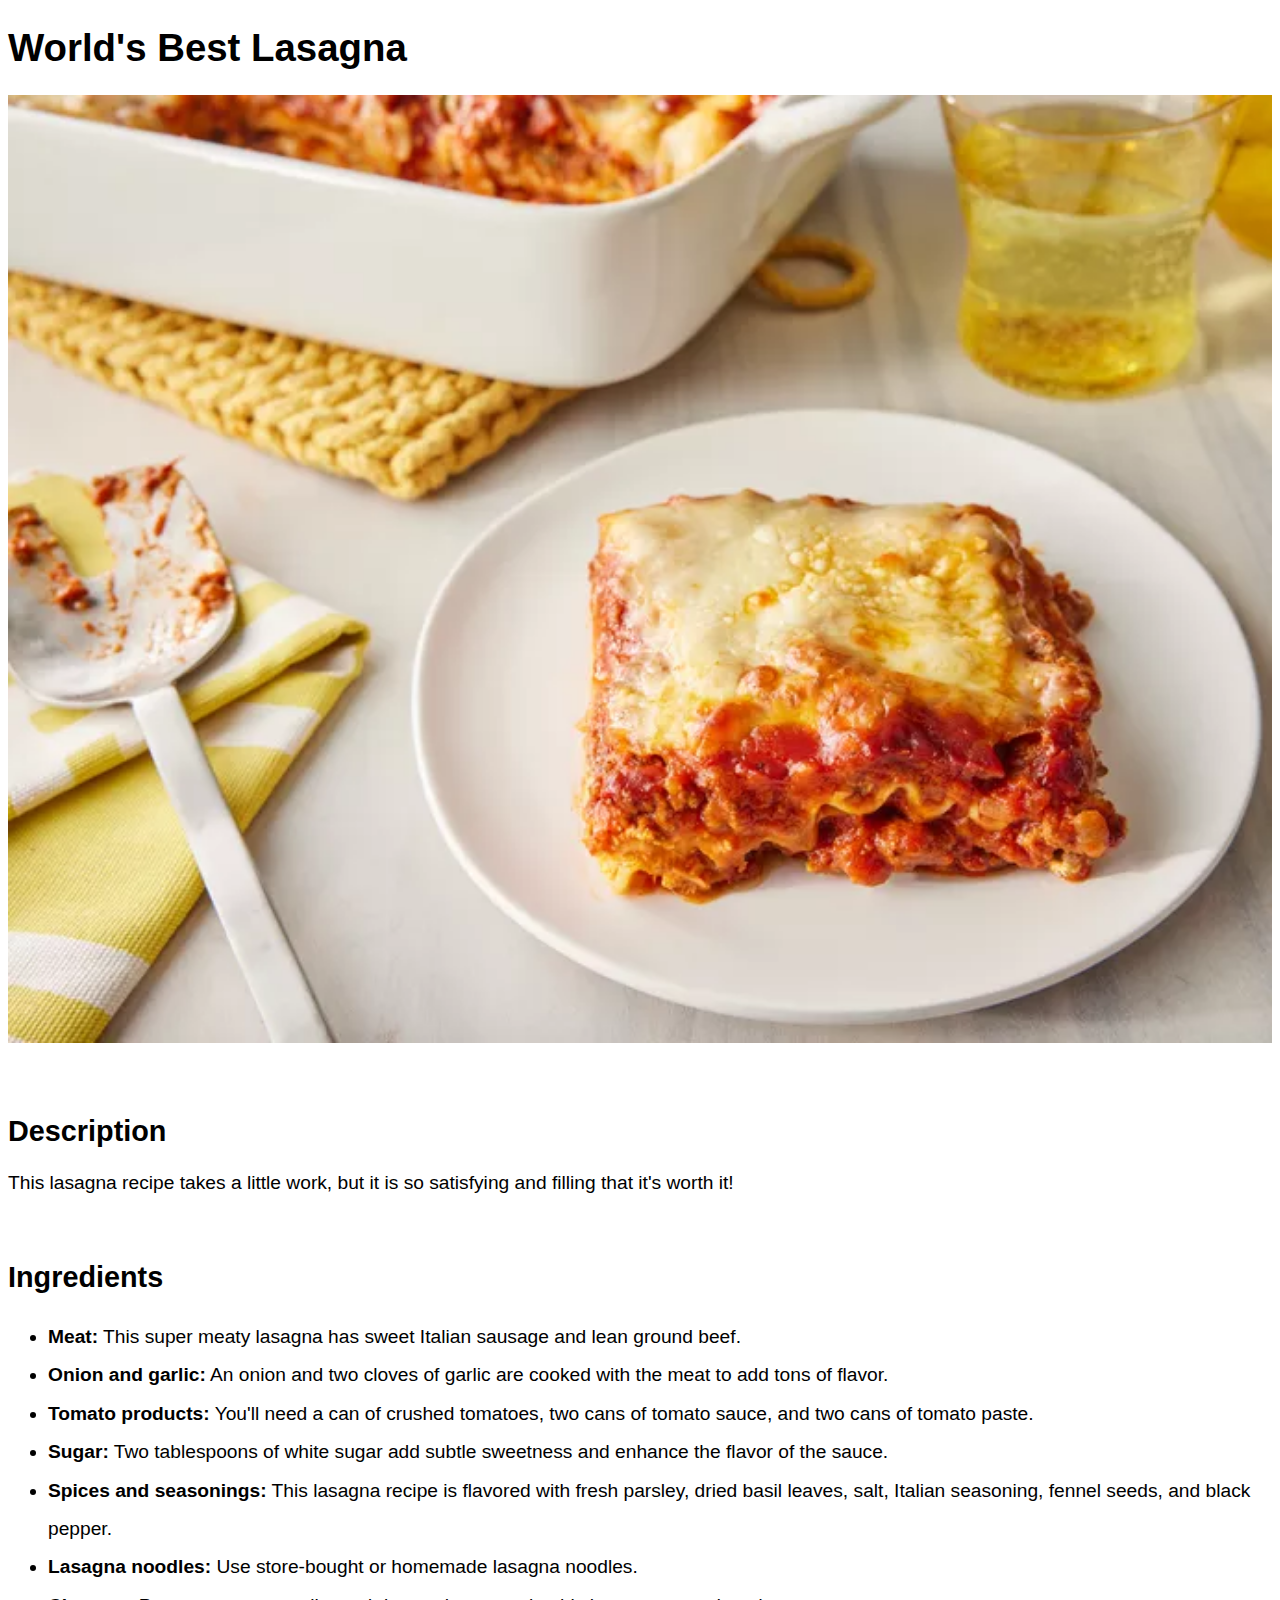
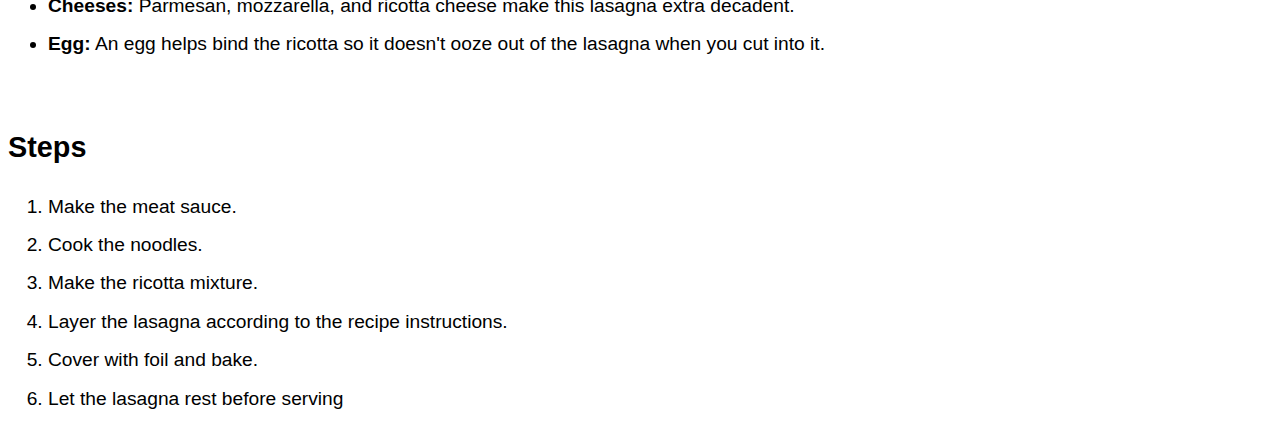
==== recipes/lasagna.html @ 9430aa5d "Final commit" ====
<!DOCTYPE html>
<html lang="en">
  <head>
    <meta charset="UTF-8" />
    <meta name="viewport" content="width=device-width, initial-scale=1.0" />
    <title>Lasagna</title>
    <link rel="stylesheet" href="../styles.css">
  </head>
  <body>
    <h1>World's Best Lasagna</h1>
    <img src="lasagna.webp" alt="lasagna" />
    <h2>Description</h2>
    <p>
      This lasagna recipe takes a little work, but it is so satisfying and
      filling that it's worth it!
    </p>
    <h2>Ingredients</h2>
    <ul>
      <li>
        <strong>Meat:</strong> This super meaty lasagna has sweet Italian
        sausage and lean ground beef.
      </li>
      <li>
        <strong>Onion and garlic:</strong> An onion and two cloves of garlic are
        cooked with the meat to add tons of flavor.
      </li>
      <li>
        <strong>Tomato products:</strong> You'll need a can of crushed tomatoes,
        two cans of tomato sauce, and two cans of tomato paste.
      </li>
      <li>
        <strong>Sugar:</strong> Two tablespoons of white sugar add subtle
        sweetness and enhance the flavor of the sauce.
      </li>
      <li>
        <strong>Spices and seasonings:</strong> This lasagna recipe is flavored
        with fresh parsley, dried basil leaves, salt, Italian seasoning, fennel
        seeds, and black pepper.
      </li>
      <li>
        <strong>Lasagna noodles:</strong> Use store-bought or homemade lasagna
        noodles.
      </li>
      <li>
        <strong>Cheeses:</strong> Parmesan, mozzarella, and ricotta cheese make
        this lasagna extra decadent.
      </li>
      <li>
        <strong>Egg:</strong> An egg helps bind the ricotta so it doesn't ooze
        out of the lasagna when you cut into it.
      </li>
    </ul>
    <h2>Steps</h2>
    <ol>
      <li>Make the meat sauce.</li>
      <li>Cook the noodles.</li>
      <li>Make the ricotta mixture.</li>
      <li>Layer the lasagna according to the recipe instructions.</li>
      <li>Cover with foil and bake.</li>
      <li>Let the lasagna rest before serving</li>
    </ol>
  </body>
</html>
---- styles.css ----
* {
    font-family: Arial, Helvetica, sans-serif;
}

body {
    font-size: 1.2em;
}

h2 {
    padding-top: 1.5em;
}

ul, ol {
    line-height: 2em;
}

img {
    width: 100%;
    height: auto;
}
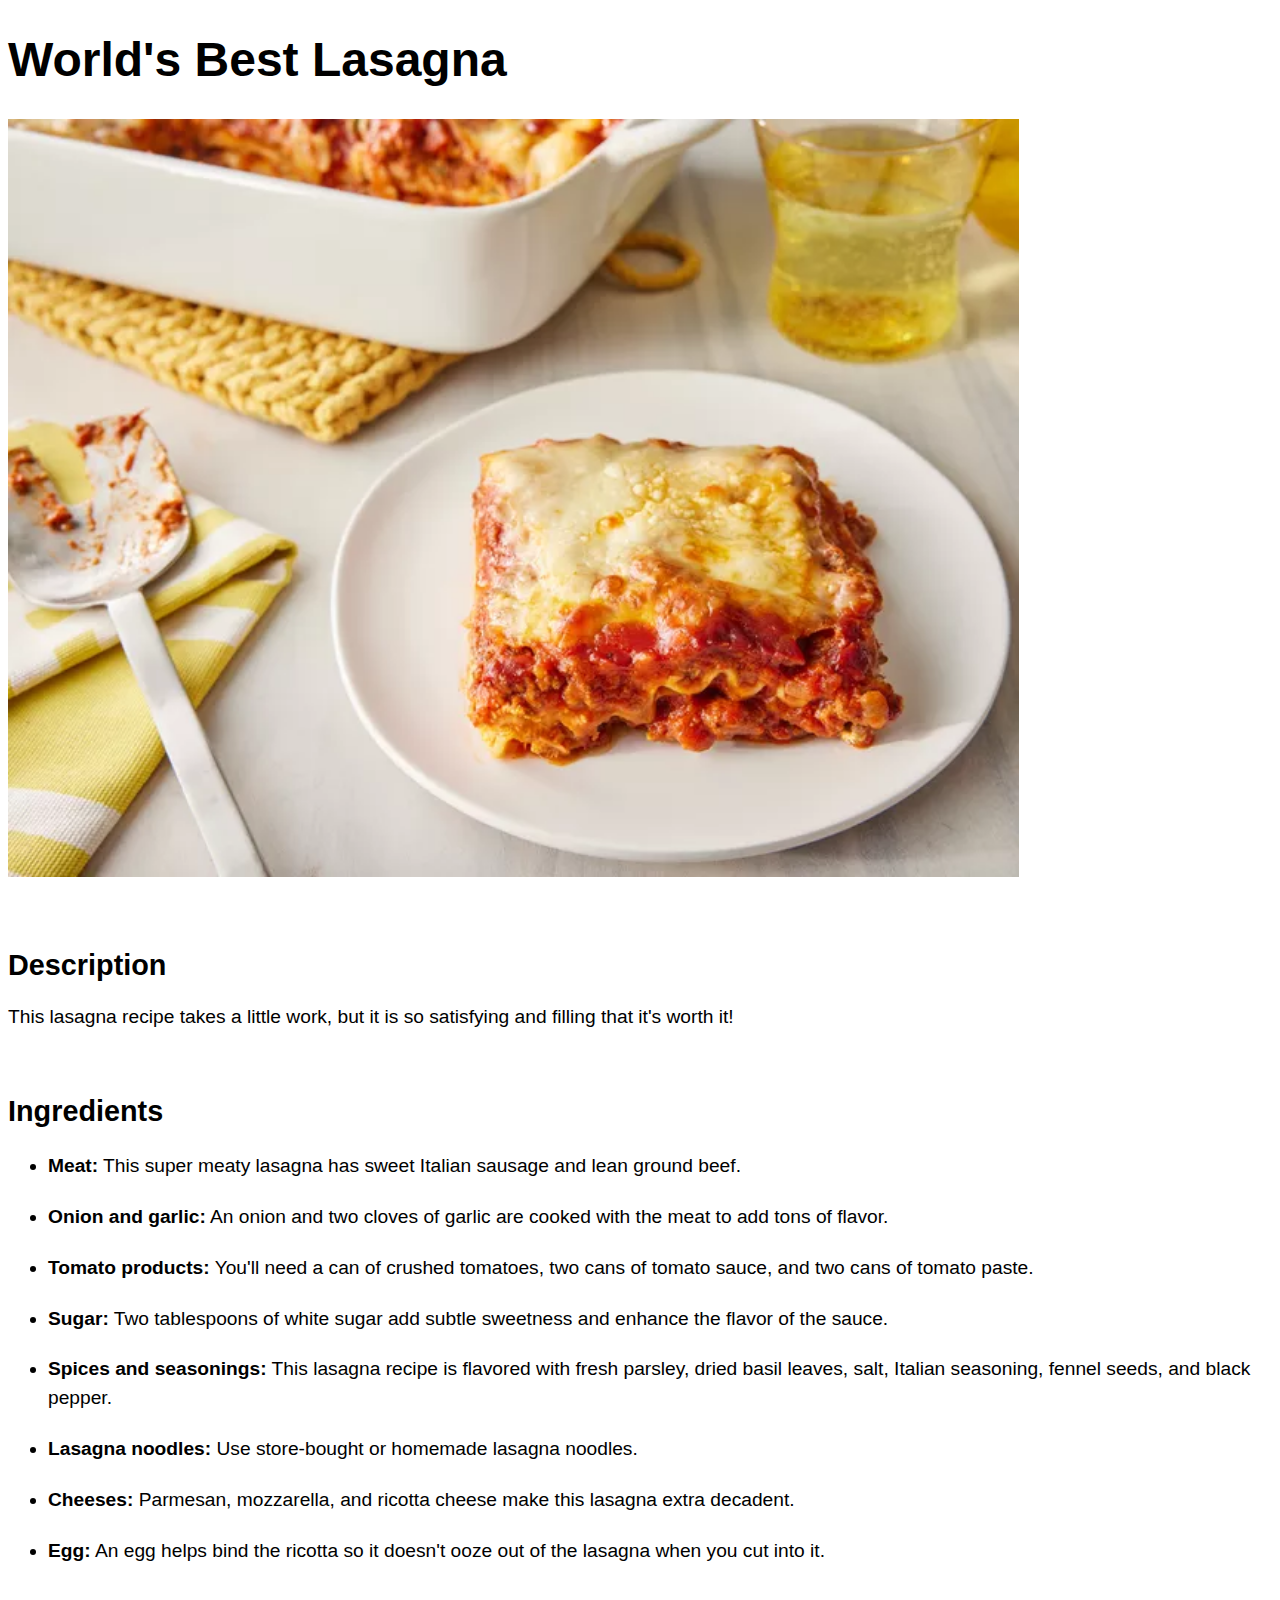
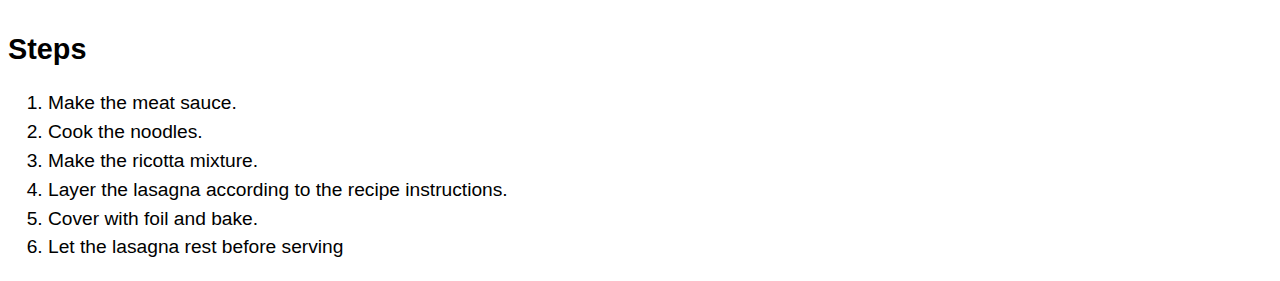
==== commit 7a7dd711: "Final Touch" ====
--- a/recipes/lasagna.html
+++ b/recipes/lasagna.html
@@ -19,32 +19,32 @@
       <li>
         <strong>Meat:</strong> This super meaty lasagna has sweet Italian
         sausage and lean ground beef.
-      </li>
+      </li><br>
       <li>
         <strong>Onion and garlic:</strong> An onion and two cloves of garlic are
         cooked with the meat to add tons of flavor.
-      </li>
+      </li><br>
       <li>
         <strong>Tomato products:</strong> You'll need a can of crushed tomatoes,
         two cans of tomato sauce, and two cans of tomato paste.
-      </li>
+      </li><br>
       <li>
         <strong>Sugar:</strong> Two tablespoons of white sugar add subtle
         sweetness and enhance the flavor of the sauce.
-      </li>
+      </li><br>
       <li>
         <strong>Spices and seasonings:</strong> This lasagna recipe is flavored
         with fresh parsley, dried basil leaves, salt, Italian seasoning, fennel
         seeds, and black pepper.
-      </li>
+      </li><br>
       <li>
         <strong>Lasagna noodles:</strong> Use store-bought or homemade lasagna
         noodles.
-      </li>
+      </li><br>
       <li>
         <strong>Cheeses:</strong> Parmesan, mozzarella, and ricotta cheese make
         this lasagna extra decadent.
-      </li>
+      </li><br>
       <li>
         <strong>Egg:</strong> An egg helps bind the ricotta so it doesn't ooze
         out of the lasagna when you cut into it.
--- a/styles.css
+++ b/styles.css
@@ -6,15 +6,19 @@
     font-size: 1.2em;
 }
 
+h1 {
+    font-size: 2.5em;
+}
+
 h2 {
     padding-top: 1.5em;
 }
 
-ul, ol {
-    line-height: 2em;
+li {
+    line-height: 1.5em;
 }
 
 img {
-    width: 100%;
+    width: 80%;
     height: auto;
 }